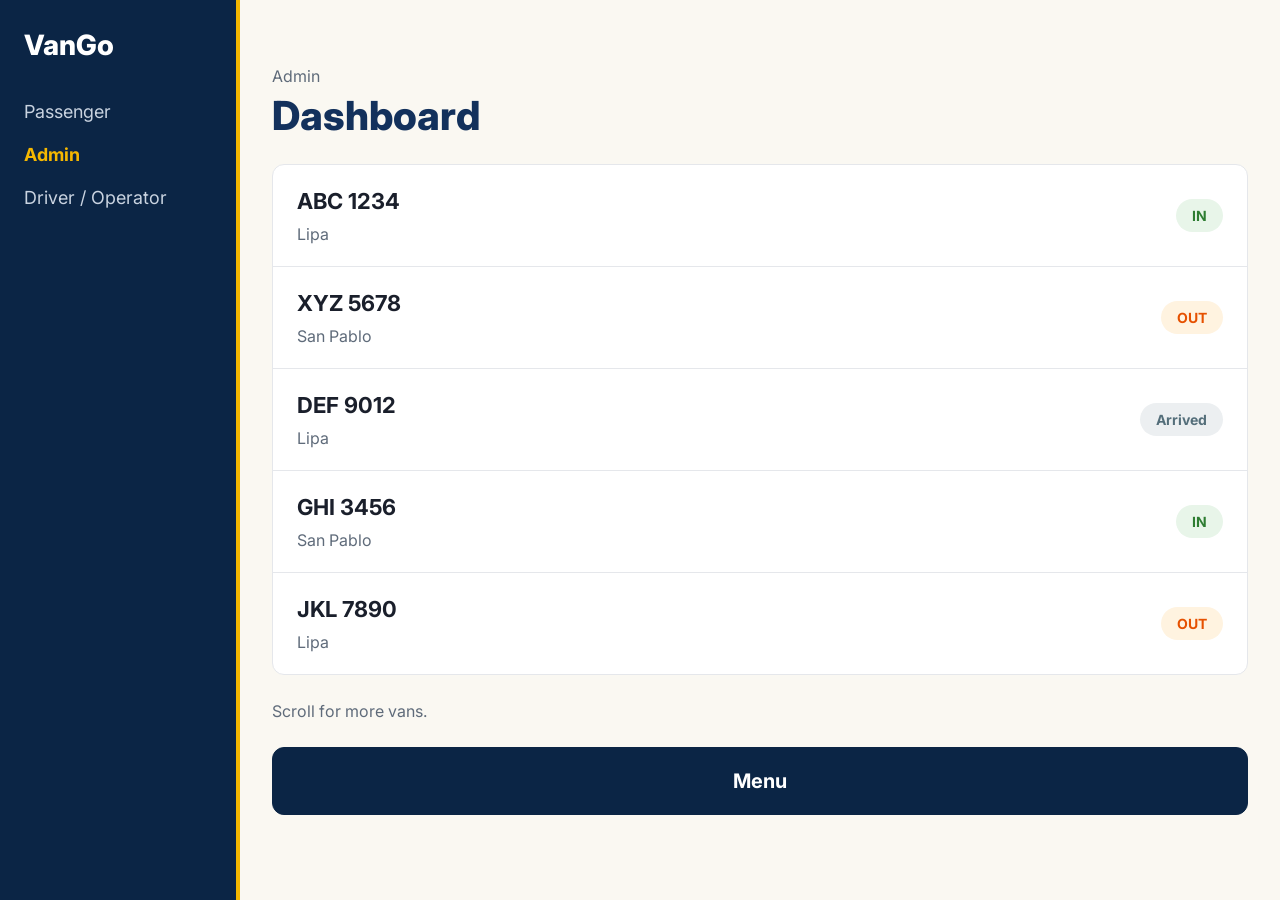
==== admin.html @ e72b84fb "Add project files." ====
﻿<!DOCTYPE html>
<html lang="en">
<head>
    <meta charset="UTF-8">
    <meta name="viewport" content="width=device-width, initial-scale=1">
    <title>VanGo | Admin Dashboard</title>

    <link href="https://cdn.jsdelivr.net/npm/bootstrap@5.3.3/dist/css/bootstrap.min.css" rel="stylesheet">
    <link rel="preconnect" href="https://fonts.googleapis.com">
    <link rel="preconnect" href="https://fonts.gstatic.com" crossorigin>
    <link href="https://fonts.googleapis.com/css2?family=Inter:wght@400;700;800&display=swap" rel="stylesheet">
    <link href="style.css" rel="stylesheet">
</head>
<body>

    <div class="d-flex min-vh-100">

        <!-- Sidebar -->
        <aside class="sidebar flex-shrink-0 p-4">
            <a href="index.html" class="sidebar-brand text-white text-decoration-none">VanGo</a>
            <nav>
                <ul class="nav flex-column mt-4">
                    <li class="nav-item"><span class="nav-link px-0">Passenger</span></li>
                    <li class="nav-item active"><span class="nav-link px-0">Admin</span></li>
                    <li class="nav-item"><span class="nav-link px-0">Driver / Operator</span></li>
                </ul>
            </nav>
        </aside>

        <!-- Main content -->
        <main class="main main-top flex-grow-1">
            <div class="content-wide mx-auto d-flex flex-column gap-4">

                <!-- Heading -->
                <div>
                    <p class="text-muted-custom mb-1">Admin</p>
                    <h1 class="page-title mb-0">Dashboard</h1>
                </div>

                <!-- Van list -->
                <div class="van-list">

                    <div class="van-row d-flex justify-content-between align-items-center">
                        <div>
                            <p class="van-plate mb-1">ABC 1234</p>
                            <p class="text-muted-custom mb-0">Lipa</p>
                        </div>
                        <span class="pill pill-in">IN</span>
                    </div>

                    <div class="van-row d-flex justify-content-between align-items-center">
                        <div>
                            <p class="van-plate mb-1">XYZ 5678</p>
                            <p class="text-muted-custom mb-0">San Pablo</p>
                        </div>
                        <span class="pill pill-out">OUT</span>
                    </div>

                    <div class="van-row d-flex justify-content-between align-items-center">
                        <div>
                            <p class="van-plate mb-1">DEF 9012</p>
                            <p class="text-muted-custom mb-0">Lipa</p>
                        </div>
                        <span class="pill pill-arrived">Arrived</span>
                    </div>

                    <div class="van-row d-flex justify-content-between align-items-center">
                        <div>
                            <p class="van-plate mb-1">GHI 3456</p>
                            <p class="text-muted-custom mb-0">San Pablo</p>
                        </div>
                        <span class="pill pill-in">IN</span>
                    </div>

                    <div class="van-row d-flex justify-content-between align-items-center">
                        <div>
                            <p class="van-plate mb-1">JKL 7890</p>
                            <p class="text-muted-custom mb-0">Lipa</p>
                        </div>
                        <span class="pill pill-out">OUT</span>
                    </div>

                </div>

                <p class="text-muted-custom mb-0">Scroll for more vans.</p>

                <a href="menu.html" class="btn btn-vango-primary w-100">Menu</a>

            </div>
        </main>

    </div>

</body>
</html>
---- style.css ----
/* ---------- Colors ---------- */
:root {
    --navy: #0b2545;
    --yellow: #f5b700;
    --cream: #faf8f2;
    --nav-text: #c9d3e0;
    --muted: #5f6b7a;
}

/* ---------- Base ---------- */
body {
    font-family: "Inter", sans-serif;
    background-color: var(--cream);
}

/* ---------- Sidebar ---------- */
.sidebar {
    width: 15rem; /* 240px */
    background-color: var(--navy);
    border-right: 4px solid var(--yellow);
}

.sidebar-brand {
    display: block;
    font-size: 1.75rem; /* 28px */
    font-weight: 800;
}

.sidebar .nav-link {
    color: var(--nav-text);
    font-size: 1.125rem; /* 18px */
    padding-top: 0.5rem;
    padding-bottom: 0.5rem;
    cursor: default;
}

/* Current page */
.sidebar .nav-item.active .nav-link {
    color: var(--yellow);
    font-weight: 700;
}

/* ---------- Main ---------- */
.main {
    padding: 11.25rem 2rem 2rem; /* 180px from top */
}

.content {
    max-width: 62.5rem; /* 1000px */
}

.logo {
    max-width: 40.125rem; /* 642px */
    width: 100%;
    height: auto;
}

.text-muted-custom {
    color: var(--muted);
    font-size: 1rem;
}

/* ---------- Buttons ---------- */
.btn-vango-primary,
.btn-vango-outline {
    padding: 1.125rem 1rem;
    border: 1.5px solid var(--navy);
    border-radius: 0.75rem;
    font-size: 1.25rem; /* 20px */
    font-weight: 700;
    transition: background-color 0.2s, color 0.2s;
}

.btn-vango-primary {
    background-color: var(--navy);
    color: #fff;
}

    .btn-vango-primary:hover,
    .btn-vango-primary:focus-visible {
        background-color: #123663;
        border-color: #123663;
        color: #fff;
    }

.btn-vango-outline {
    background-color: #fff;
    color: var(--navy);
}

    .btn-vango-outline:hover,
    .btn-vango-outline:focus-visible {
        background-color: var(--navy);
        color: #fff;
    }

/* ---------- Dashboard page ---------- */
.main-top {
    padding-top: 4rem; /* 64px from top */
}

.content-wide {
    max-width: 68.75rem; /* 1100px */
}

.page-title {
    font-size: 2.5rem; /* 40px */
    font-weight: 800;
    color: #13315c;
}

.van-list {
    background-color: #fff;
    border: 1px solid #e5e7eb;
    border-radius: 0.75rem;
    overflow: hidden;
}

.van-row {
    padding: 1.25rem 1.5rem;
}

    .van-row + .van-row {
        border-top: 1px solid #e5e7eb;
    }

.van-plate {
    font-size: 1.375rem; /* 22px */
    font-weight: 700;
    color: #1a1f2b;
}

/* Status pills */
.pill {
    padding: 0.375rem 1rem;
    border-radius: 999px;
    font-size: 0.875rem; /* 14px */
    font-weight: 700;
}

.pill-in {
    background-color: #e8f5e9;
    color: #2e7d32;
}

.pill-out {
    background-color: #fff3e0;
    color: #e65100;
}

.pill-arrived {
    background-color: #eceff1;
    color: #546e7a;
}

/* Menu */
.menu {
    display: flex;
    flex-direction: column;
    gap: 1rem;
}

.btn-back {
    margin-top: 2.5rem;
}

/* ---------- Form pages ---------- */
.form-card {
    display: flex;
    flex-direction: column;
    gap: 1.5rem;
    padding: 2rem;
    background-color: #fff;
    border-radius: 0.75rem;
}

.field-label {
    display: block;
    margin-bottom: 0.5rem;
    font-size: 1rem;
    font-weight: 600;
    color: var(--muted);
}

.input-vango {
    padding: 0.875rem 1.125rem;
    border: 1px solid #d9e0ea;
    border-radius: 0.625rem;
    font-size: 1.125rem; /* 18px */
}

    .input-vango::placeholder {
        color: #7a8594;
        opacity: 1;
    }

/* Role toggle (Driver / Operator) */
.role-toggle {
    display: flex;
    gap: 0.25rem;
    padding: 0.25rem;
    background-color: #e9eef5;
    border-radius: 0.625rem;
}

.role-option {
    flex: 1;
    padding: 0.75rem 0;
    border-radius: 0.5rem;
    text-align: center;
    font-size: 1.125rem;
    font-weight: 700;
    color: var(--muted);
    cursor: pointer;
    margin-bottom: 0;
}

/* Selected role */
.btn-check:checked + .role-option {
    background-color: #fff;
    color: var(--navy);
}
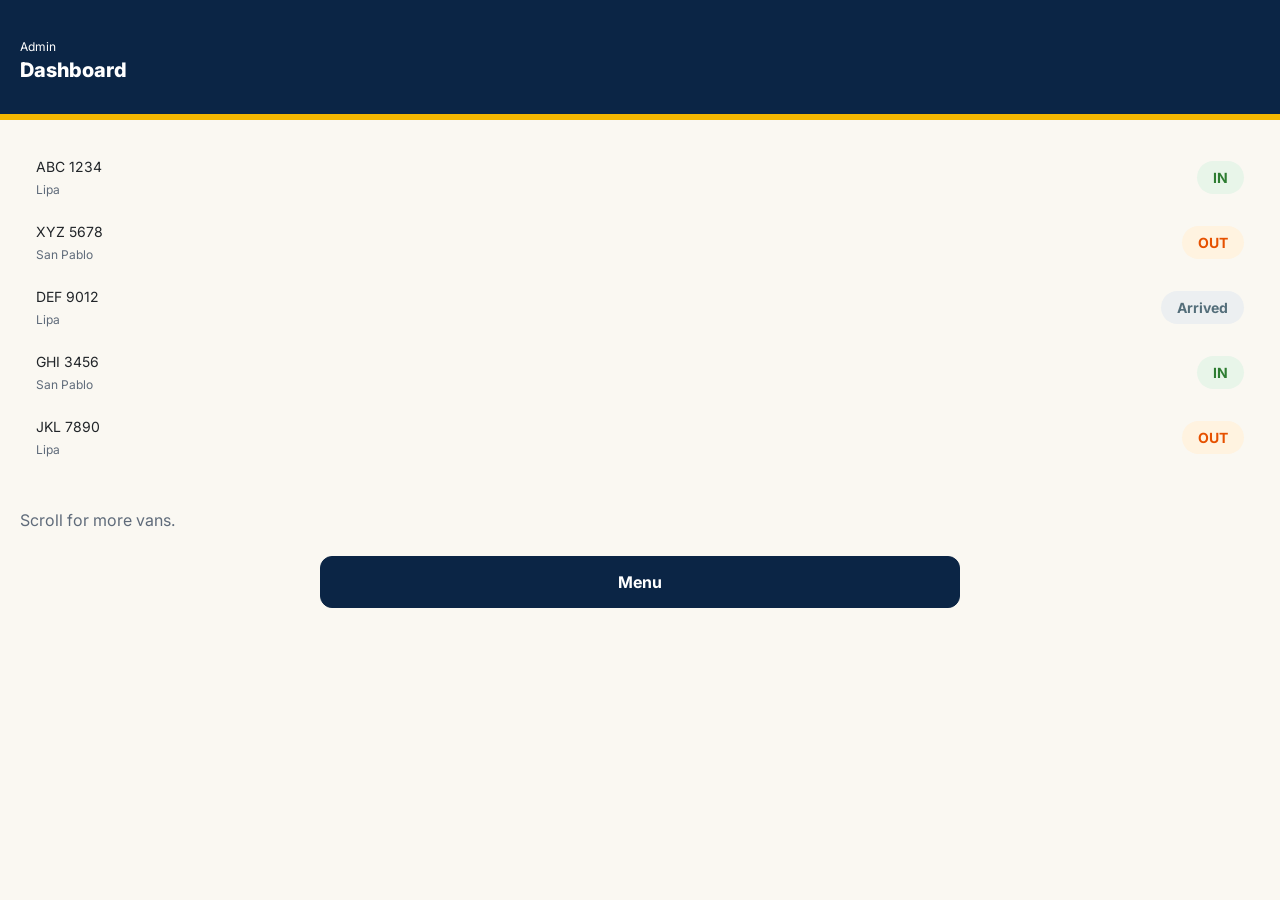
==== commit 3ed55646: "responsiveness developed" ====
--- a/admin.html
+++ b/admin.html
@@ -13,9 +13,15 @@
 </head>
 <body>
 
-    <div class="d-flex min-vh-100">
+    <div class="app-shell">
 
-        <!-- Sidebar -->
+        <!-- Header (phone and tablet; hidden on desktop by style.css) -->
+        <header class="mobile-header">
+            <p class="mobile-header-label mb-1">Admin</p>
+            <h1 class="mobile-header-title mb-0">Dashboard</h1>
+        </header>
+
+        <!-- Sidebar (desktop only, hidden by style.css below 1281px) -->
         <aside class="sidebar flex-shrink-0 p-4">
             <a href="index.html" class="sidebar-brand text-white text-decoration-none">VanGo</a>
             <nav>
@@ -31,8 +37,8 @@
         <main class="main main-top flex-grow-1">
             <div class="content-wide mx-auto d-flex flex-column gap-4">
 
-                <!-- Heading -->
-                <div>
+                <!-- Heading (desktop only; phone and tablet use the header above) -->
+                <div class="custom-block">
                     <p class="text-muted-custom mb-1">Admin</p>
                     <h1 class="page-title mb-0">Dashboard</h1>
                 </div>
--- a/style.css
+++ b/style.css
@@ -7,66 +7,28 @@
     --muted: #5f6b7a;
 }
 
-/* ---------- Base ---------- */
+/* ---------- Base (all sizes) ---------- */
 body {
     font-family: "Inter", sans-serif;
     background-color: var(--cream);
 }
 
-/* ---------- Sidebar ---------- */
-.sidebar {
-    width: 15rem; /* 240px */
-    background-color: var(--navy);
-    border-right: 4px solid var(--yellow);
-}
-
-.sidebar-brand {
-    display: block;
-    font-size: 1.75rem; /* 28px */
-    font-weight: 800;
-}
-
-.sidebar .nav-link {
-    color: var(--nav-text);
-    font-size: 1.125rem; /* 18px */
-    padding-top: 0.5rem;
-    padding-bottom: 0.5rem;
-    cursor: default;
-}
-
-/* Current page */
-.sidebar .nav-item.active .nav-link {
-    color: var(--yellow);
-    font-weight: 700;
-}
-
-/* ---------- Main ---------- */
-.main {
-    padding: 11.25rem 2rem 2rem; /* 180px from top */
-}
-
-.content {
-    max-width: 62.5rem; /* 1000px */
-}
-
-.logo {
-    max-width: 40.125rem; /* 642px */
-    width: 100%;
-    height: auto;
+/* Stacks header/content on tablet and phone; becomes a row on desktop */
+.app-shell {
+    display: flex;
+    flex-direction: column;
+    min-height: 100vh;
 }
 
 .text-muted-custom {
     color: var(--muted);
-    font-size: 1rem;
-}
-
-/* ---------- Buttons ---------- */
+}
+
+/* Buttons: colors shared, sizes set per layout below */
 .btn-vango-primary,
 .btn-vango-outline {
-    padding: 1.125rem 1rem;
     border: 1.5px solid var(--navy);
     border-radius: 0.75rem;
-    font-size: 1.25rem; /* 20px */
     font-weight: 700;
     transition: background-color 0.2s, color 0.2s;
 }
@@ -94,47 +56,11 @@
         color: #fff;
     }
 
-/* ---------- Dashboard page ---------- */
-.main-top {
-    padding-top: 4rem; /* 64px from top */
-}
-
-.content-wide {
-    max-width: 68.75rem; /* 1100px */
-}
-
-.page-title {
-    font-size: 2.5rem; /* 40px */
-    font-weight: 800;
-    color: #13315c;
-}
-
-.van-list {
-    background-color: #fff;
-    border: 1px solid #e5e7eb;
-    border-radius: 0.75rem;
-    overflow: hidden;
-}
-
-.van-row {
-    padding: 1.25rem 1.5rem;
-}
-
-    .van-row + .van-row {
-        border-top: 1px solid #e5e7eb;
-    }
-
-.van-plate {
-    font-size: 1.375rem; /* 22px */
-    font-weight: 700;
-    color: #1a1f2b;
-}
-
 /* Status pills */
 .pill {
     padding: 0.375rem 1rem;
     border-radius: 999px;
-    font-size: 0.875rem; /* 14px */
+    font-size: 0.875rem;
     font-weight: 700;
 }
 
@@ -153,23 +79,10 @@
     color: #546e7a;
 }
 
-/* Menu */
-.menu {
-    display: flex;
-    flex-direction: column;
-    gap: 1rem;
-}
-
-.btn-back {
-    margin-top: 2.5rem;
-}
-
-/* ---------- Form pages ---------- */
+/* Form pages */
 .form-card {
     display: flex;
     flex-direction: column;
-    gap: 1.5rem;
-    padding: 2rem;
     background-color: #fff;
     border-radius: 0.75rem;
 }
@@ -186,7 +99,7 @@
     padding: 0.875rem 1.125rem;
     border: 1px solid #d9e0ea;
     border-radius: 0.625rem;
-    font-size: 1.125rem; /* 18px */
+    font-size: 1.125rem;
 }
 
     .input-vango::placeholder {
@@ -215,8 +128,199 @@
     margin-bottom: 0;
 }
 
-/* Selected role */
 .btn-check:checked + .role-option {
     background-color: #fff;
     color: var(--navy);
 }
+
+.btn-check:focus-visible + .role-option {
+    outline: 2px solid var(--navy);
+    outline-offset: 2px;
+}
+
+/* ---------- Desktop (1281px and up) ---------- */
+@media (min-width: 1281px) {
+    .app-shell {
+        flex-direction: row;
+    }
+
+    .mobile-header {
+        display: none;
+    }
+
+    /* Sidebar */
+    .sidebar {
+        width: 15rem; /* 240px */
+        background-color: var(--navy);
+        border-right: 4px solid var(--yellow);
+    }
+
+    .sidebar-brand {
+        display: block;
+        font-size: 1.75rem;
+        font-weight: 800;
+    }.btn-check:checked + .role-option {
+    background-color: #fff;
+    color: var(--navy);
+}
+
+.btn-check:focus-visible + .role-option {
+    outline: 2px solid var(--navy);
+    outline-offset: 2px;
+}
+
+    .sidebar .nav-link {
+        color: var(--nav-text);
+        font-size: 1.125rem;
+        padding-top: 0.5rem;
+        padding-bottom: 0.5rem;
+        cursor: default;
+    }
+
+    .sidebar .nav-item.active .nav-link {
+        color: var(--yellow);
+        font-weight: 700;
+    }
+
+    /* Main */
+    .main {
+        padding: 11.25rem 2rem 2rem;
+    }
+
+    .main-top {
+        padding-top: 4rem;
+    }
+
+    .content {
+        max-width: 62.5rem;
+    }
+
+    .content-wide {
+        max-width: 68.75rem;
+    }
+
+    .logo {
+        max-width: 40.125rem;
+        width: 100%;
+        height: auto;
+    }
+
+    .text-muted-custom {
+        font-size: 1rem;
+    }
+
+    .btn-vango-primary,
+    .btn-vango-outline {
+        display: block;
+        margin-left: auto;
+        margin-right: auto;
+        padding: 1.125rem 1rem;
+        font-size: 1.25rem;
+    }
+
+    .page-title {
+        font-size: 2.5rem;
+        font-weight: 800;
+        color: #13315c;
+    }
+
+    /* Van list (card) */
+    .van-list {
+        background-color: #fff;
+        border: 1px solid #e5e7eb;
+        border-radius: 0.75rem;
+        overflow: hidden;
+    }
+
+    .van-row {
+        padding: 1.25rem 1.5rem;
+    }
+
+        .van-row + .van-row {
+            border-top: 1px solid #e5e7eb;
+        }
+
+    .van-plate {
+        font-size: 1.375rem;
+        font-weight: 700;
+        color: #1a1f2b;
+    }
+
+    /* Form pages */
+    .form-card {
+        gap: 1.5rem;
+        padding: 2rem;
+    }
+}
+
+/* ---------- Tablet and phone (1280px and down) ---------- */
+@media (max-width: 1280px) {
+    .sidebar {
+        display: none;
+    }
+
+    /* The mobile header replaces the page heading here */
+    .custom-block {
+        display: none;
+    }
+
+    .main,
+    .main-top {
+        padding: 1.25rem;
+    }
+
+    .logo {
+        margin-top: 5rem;
+    }
+
+    .btn-vango-primary,
+    .btn-vango-outline {
+        display: block;
+        margin-left: auto;
+        margin-right: auto;
+        max-width: 40rem;
+        padding: 0.8rem 1rem;
+        font-size: 1rem;
+    }
+
+    /* Van list (plain, no card) */
+    .van-list {
+        padding: 0.3125rem 1rem 0.875rem;
+    }
+
+    .van-row {
+        padding: 0.6875rem 0;
+    }
+
+    .van-plate {
+        font-size: 0.875rem;
+    }
+
+    .van-row .text-muted-custom {
+        font-size: 0.75rem;
+    }
+
+    /* Header */
+    .mobile-header {
+        padding: 2.5rem 1.25rem 2rem;
+        background-color: var(--navy);
+        border-bottom: 6px solid var(--yellow);
+        color: #fff;
+    }
+
+    .mobile-header-label {
+        font-size: 0.75rem;
+        line-height: 1.2;
+    }
+
+    .mobile-header-title {
+        font-size: 1.25rem;
+        font-weight: 800;
+    }
+
+    /* Form pages */
+    .form-card {
+        gap: 1rem;
+        padding: 1rem;
+    }
+}
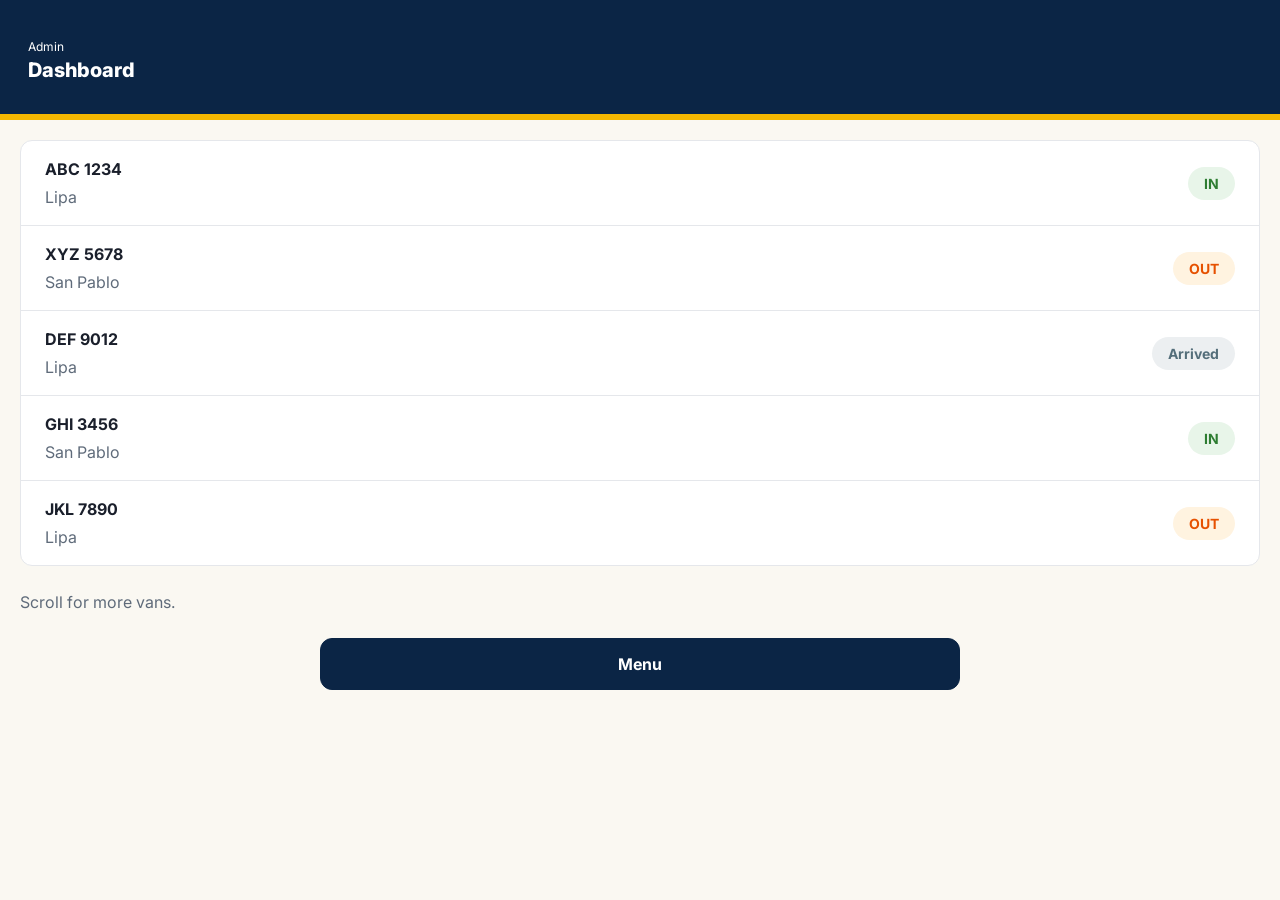
==== commit 5885efb3: "Removed Sidebar | Header for all layouts" ====
--- a/admin.html
+++ b/admin.html
@@ -15,33 +15,15 @@
 
     <div class="app-shell">
 
-        <!-- Header (phone and tablet; hidden on desktop by style.css) -->
+        <!-- Header -->
         <header class="mobile-header">
-            <p class="mobile-header-label mb-1">Admin</p>
-            <h1 class="mobile-header-title mb-0">Dashboard</h1>
+            <p class="mobile-header-label mb-1 ms-2">Admin</p>
+            <h1 class="mobile-header-title mb-0 ms-2">Dashboard</h1>
         </header>
-
-        <!-- Sidebar (desktop only, hidden by style.css below 1281px) -->
-        <aside class="sidebar flex-shrink-0 p-4">
-            <a href="index.html" class="sidebar-brand text-white text-decoration-none">VanGo</a>
-            <nav>
-                <ul class="nav flex-column mt-4">
-                    <li class="nav-item"><span class="nav-link px-0">Passenger</span></li>
-                    <li class="nav-item active"><span class="nav-link px-0">Admin</span></li>
-                    <li class="nav-item"><span class="nav-link px-0">Driver / Operator</span></li>
-                </ul>
-            </nav>
-        </aside>
 
         <!-- Main content -->
         <main class="main main-top flex-grow-1">
             <div class="content-wide mx-auto d-flex flex-column gap-4">
-
-                <!-- Heading (desktop only; phone and tablet use the header above) -->
-                <div class="custom-block">
-                    <p class="text-muted-custom mb-1">Admin</p>
-                    <h1 class="page-title mb-0">Dashboard</h1>
-                </div>
 
                 <!-- Van list -->
                 <div class="van-list">
--- a/style.css
+++ b/style.css
@@ -140,46 +140,23 @@
 
 /* ---------- Desktop (1281px and up) ---------- */
 @media (min-width: 1281px) {
-    .app-shell {
-        flex-direction: row;
-    }
-
+
+    /* Header */
     .mobile-header {
-        display: none;
-    }
-
-    /* Sidebar */
-    .sidebar {
-        width: 15rem; /* 240px */
+        padding: 2.5rem 1.25rem 2rem;
         background-color: var(--navy);
-        border-right: 4px solid var(--yellow);
-    }
-
-    .sidebar-brand {
-        display: block;
-        font-size: 1.75rem;
+        border-bottom: 6px solid var(--yellow);
+        color: #fff;
+    }
+
+    .mobile-header-label {
+        font-size: 0.75rem;
+        line-height: 1.2;
+    }
+
+    .mobile-header-title {
+        font-size: 1.25rem;
         font-weight: 800;
-    }.btn-check:checked + .role-option {
-    background-color: #fff;
-    color: var(--navy);
-}
-
-.btn-check:focus-visible + .role-option {
-    outline: 2px solid var(--navy);
-    outline-offset: 2px;
-}
-
-    .sidebar .nav-link {
-        color: var(--nav-text);
-        font-size: 1.125rem;
-        padding-top: 0.5rem;
-        padding-bottom: 0.5rem;
-        cursor: default;
-    }
-
-    .sidebar .nav-item.active .nav-link {
-        color: var(--yellow);
-        font-weight: 700;
     }
 
     /* Main */
@@ -255,9 +232,6 @@
 
 /* ---------- Tablet and phone (1280px and down) ---------- */
 @media (max-width: 1280px) {
-    .sidebar {
-        display: none;
-    }
 
     /* The mobile header replaces the page heading here */
     .custom-block {
@@ -285,19 +259,28 @@
 
     /* Van list (plain, no card) */
     .van-list {
-        padding: 0.3125rem 1rem 0.875rem;
+        background-color: #fff;
+        border: 1px solid #e5e7eb;
+        border-radius: 0.75rem;
+        overflow: hidden;
     }
 
     .van-row {
-        padding: 0.6875rem 0;
-    }
+        padding: 1rem 1.5rem;
+    }
+
+        .van-row + .van-row {
+            border-top: 1px solid #e5e7eb;
+        }
 
     .van-plate {
-        font-size: 0.875rem;
+        font-size: 1rem;
+        font-weight: 700;
+        color: #1a1f2b;
     }
 
     .van-row .text-muted-custom {
-        font-size: 0.75rem;
+        font-size: 1rem;
     }
 
     /* Header */
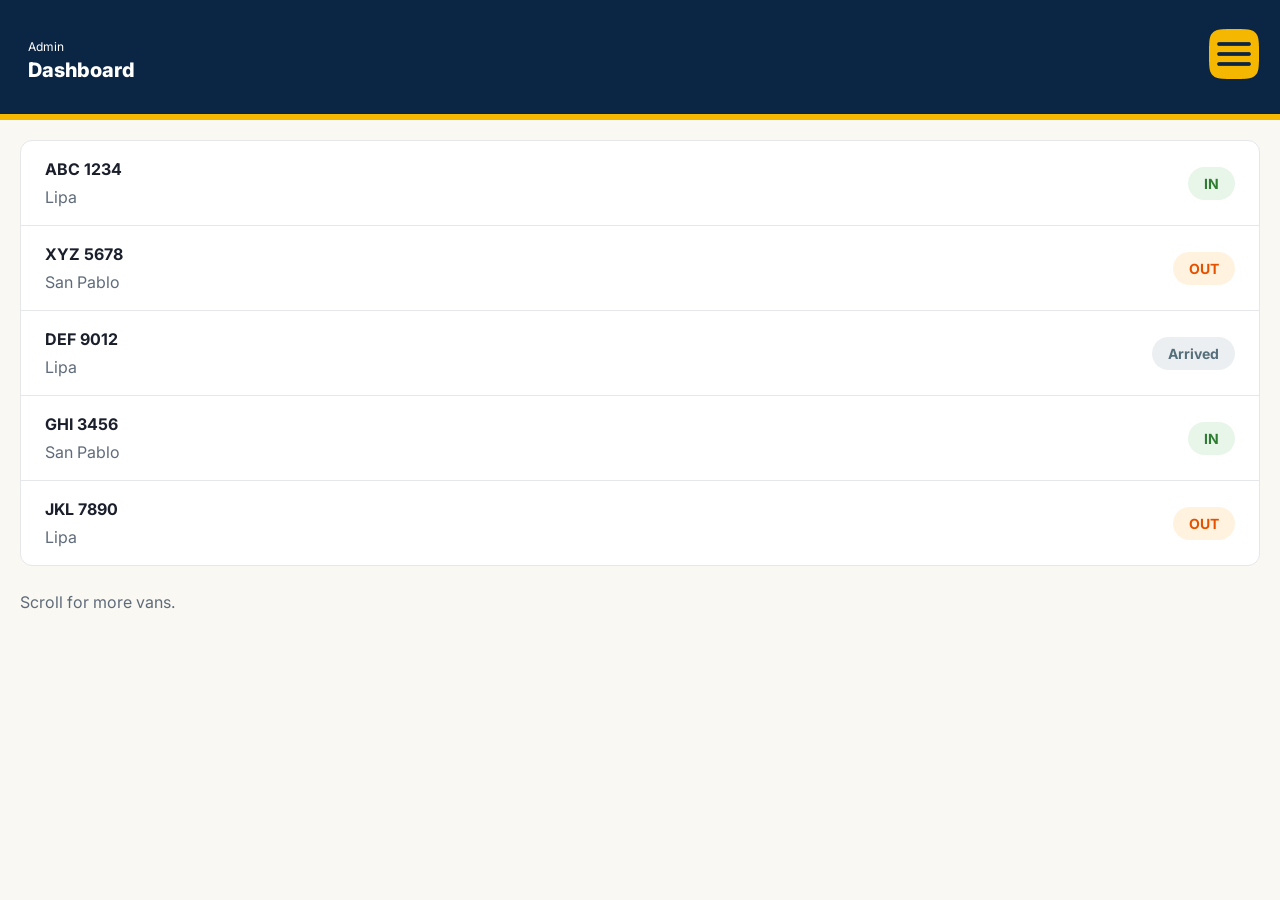
==== commit dc65f5fe: "Hamburger Button | mobile-header -> header" ====
--- a/admin.html
+++ b/admin.html
@@ -10,74 +10,86 @@
     <link rel="preconnect" href="https://fonts.gstatic.com" crossorigin>
     <link href="https://fonts.googleapis.com/css2?family=Inter:wght@400;700;800&display=swap" rel="stylesheet">
     <link href="style.css" rel="stylesheet">
-</head>
-<body>
+    </head>
+    <body>
 
-    <div class="app-shell">
+        <div class="app-shell">
 
-        <!-- Header -->
-        <header class="mobile-header">
-            <p class="mobile-header-label mb-1 ms-2">Admin</p>
-            <h1 class="mobile-header-title mb-0 ms-2">Dashboard</h1>
-        </header>
+            <!-- Header -->
+            <header class="header">
+                <p class="header-label mb-1 ms-2">Admin</p>
+                <h1 class="header-title mb-0 ms-2">Dashboard</h1>
 
-        <!-- Main content -->
-        <main class="main main-top flex-grow-1">
-            <div class="content-wide mx-auto d-flex flex-column gap-4">
+                <div class="dropdown menu-dropdown">
+                    <button class="menu-btn" type="button" data-bs-toggle="dropdown"
+                            aria-expanded="false" aria-label="Open menu">
+                        <img src="images/nav-menu-btn.png" alt="" class="menu-icon">
+                    </button>
 
-                <!-- Van list -->
-                <div class="van-list">
+                    <ul class="dropdown-menu dropdown-menu-end">
+                        <li><a class="dropdown-item" href="create-account.html">Create account</a></li>
+                        <li><a class="dropdown-item" href="register-van.html">Register a van</a></li>
+                        <!-- more links here -->
+                    </ul>
+                </div>
+            </header>
 
-                    <div class="van-row d-flex justify-content-between align-items-center">
-                        <div>
-                            <p class="van-plate mb-1">ABC 1234</p>
-                            <p class="text-muted-custom mb-0">Lipa</p>
+            <!-- Main content -->
+            <main class="main main-top flex-grow-1">
+                <div class="content-wide mx-auto d-flex flex-column gap-4">
+
+                    <!-- Van list -->
+                    <div class="van-list">
+
+                        <div class="van-row d-flex justify-content-between align-items-center">
+                            <div>
+                                <p class="van-plate mb-1">ABC 1234</p>
+                                <p class="text-muted-custom mb-0">Lipa</p>
+                            </div>
+                            <span class="pill pill-in">IN</span>
                         </div>
-                        <span class="pill pill-in">IN</span>
+
+                        <div class="van-row d-flex justify-content-between align-items-center">
+                            <div>
+                                <p class="van-plate mb-1">XYZ 5678</p>
+                                <p class="text-muted-custom mb-0">San Pablo</p>
+                            </div>
+                            <span class="pill pill-out">OUT</span>
+                        </div>
+
+                        <div class="van-row d-flex justify-content-between align-items-center">
+                            <div>
+                                <p class="van-plate mb-1">DEF 9012</p>
+                                <p class="text-muted-custom mb-0">Lipa</p>
+                            </div>
+                            <span class="pill pill-arrived">Arrived</span>
+                        </div>
+
+                        <div class="van-row d-flex justify-content-between align-items-center">
+                            <div>
+                                <p class="van-plate mb-1">GHI 3456</p>
+                                <p class="text-muted-custom mb-0">San Pablo</p>
+                            </div>
+                            <span class="pill pill-in">IN</span>
+                        </div>
+
+                        <div class="van-row d-flex justify-content-between align-items-center">
+                            <div>
+                                <p class="van-plate mb-1">JKL 7890</p>
+                                <p class="text-muted-custom mb-0">Lipa</p>
+                            </div>
+                            <span class="pill pill-out">OUT</span>
+                        </div>
+
                     </div>
 
-                    <div class="van-row d-flex justify-content-between align-items-center">
-                        <div>
-                            <p class="van-plate mb-1">XYZ 5678</p>
-                            <p class="text-muted-custom mb-0">San Pablo</p>
-                        </div>
-                        <span class="pill pill-out">OUT</span>
-                    </div>
+                    <p class="text-muted-custom mb-0">Scroll for more vans.</p>
 
-                    <div class="van-row d-flex justify-content-between align-items-center">
-                        <div>
-                            <p class="van-plate mb-1">DEF 9012</p>
-                            <p class="text-muted-custom mb-0">Lipa</p>
-                        </div>
-                        <span class="pill pill-arrived">Arrived</span>
-                    </div>
-
-                    <div class="van-row d-flex justify-content-between align-items-center">
-                        <div>
-                            <p class="van-plate mb-1">GHI 3456</p>
-                            <p class="text-muted-custom mb-0">San Pablo</p>
-                        </div>
-                        <span class="pill pill-in">IN</span>
-                    </div>
-
-                    <div class="van-row d-flex justify-content-between align-items-center">
-                        <div>
-                            <p class="van-plate mb-1">JKL 7890</p>
-                            <p class="text-muted-custom mb-0">Lipa</p>
-                        </div>
-                        <span class="pill pill-out">OUT</span>
-                    </div>
 
                 </div>
+            </main>
 
-                <p class="text-muted-custom mb-0">Scroll for more vans.</p>
-
-                <a href="menu.html" class="btn btn-vango-primary w-100">Menu</a>
-
-            </div>
-        </main>
-
-    </div>
-
-</body>
+        </div>
+        <script src="https://cdn.jsdelivr.net/npm/bootstrap@5.3.3/dist/js/bootstrap.bundle.min.js"></script>
+    </body>
 </html>
--- a/style.css
+++ b/style.css
@@ -142,26 +142,46 @@
 @media (min-width: 1281px) {
 
     /* Header */
-    .mobile-header {
-        padding: 2.5rem 1.25rem 2rem;
+    .header {
+        position: relative;
+        padding: 2.5rem 7.8rem 2rem;
         background-color: var(--navy);
         border-bottom: 6px solid var(--yellow);
         color: #fff;
     }
 
-    .mobile-header-label {
+    .header-label {
         font-size: 0.75rem;
         line-height: 1.2;
     }
 
-    .mobile-header-title {
+    .header-title {
         font-size: 1.25rem;
         font-weight: 800;
     }
 
+    .menu-icon {
+        width: 3.75rem;
+        height: auto;
+        display: block;
+    }
+
+    .menu-btn {
+        background: none;
+        border: 0;
+        padding: 0;
+    }
+
+    .menu-dropdown {
+        position: absolute;
+        top: 25%;
+        right: 7.8rem;
+        z-index: 1030;
+    }
+
     /* Main */
     .main {
-        padding: 11.25rem 2rem 2rem;
+        padding: 11.25rem 7.8rem 7.8rem;
     }
 
     .main-top {
@@ -169,11 +189,11 @@
     }
 
     .content {
-        max-width: 62.5rem;
+        max-width: auto;
     }
 
     .content-wide {
-        max-width: 68.75rem;
+        max-width: auto;
     }
 
     .logo {
@@ -233,11 +253,49 @@
 /* ---------- Tablet and phone (1280px and down) ---------- */
 @media (max-width: 1280px) {
 
-    /* The mobile header replaces the page heading here */
+    /* The header replaces the page heading here */
     .custom-block {
         display: none;
     }
 
+    /* Header */
+    .header {
+        padding: 2.5rem 1.25rem 2rem;
+        background-color: var(--navy);
+        border-bottom: 6px solid var(--yellow);
+        color: #fff;
+    }
+
+    .header-label {
+        font-size: 0.75rem;
+        line-height: 1.2;
+    }
+
+    .header-title {
+        font-size: 1.25rem;
+        font-weight: 800;
+    }
+
+    .menu-icon {
+        width: 3.75rem;
+        height: auto;
+        display: block;
+    }
+
+    .menu-btn {
+        background: none;
+        border: 0;
+        padding: 0;
+    }
+
+    .menu-dropdown {
+        position: absolute;
+        top: 1.5rem;
+        right: 1rem;
+        z-index: 1030;
+    }
+
+    /* Main */
     .main,
     .main-top {
         padding: 1.25rem;
@@ -283,23 +341,7 @@
         font-size: 1rem;
     }
 
-    /* Header */
-    .mobile-header {
-        padding: 2.5rem 1.25rem 2rem;
-        background-color: var(--navy);
-        border-bottom: 6px solid var(--yellow);
-        color: #fff;
-    }
-
-    .mobile-header-label {
-        font-size: 0.75rem;
-        line-height: 1.2;
-    }
-
-    .mobile-header-title {
-        font-size: 1.25rem;
-        font-weight: 800;
-    }
+    
 
     /* Form pages */
     .form-card {
